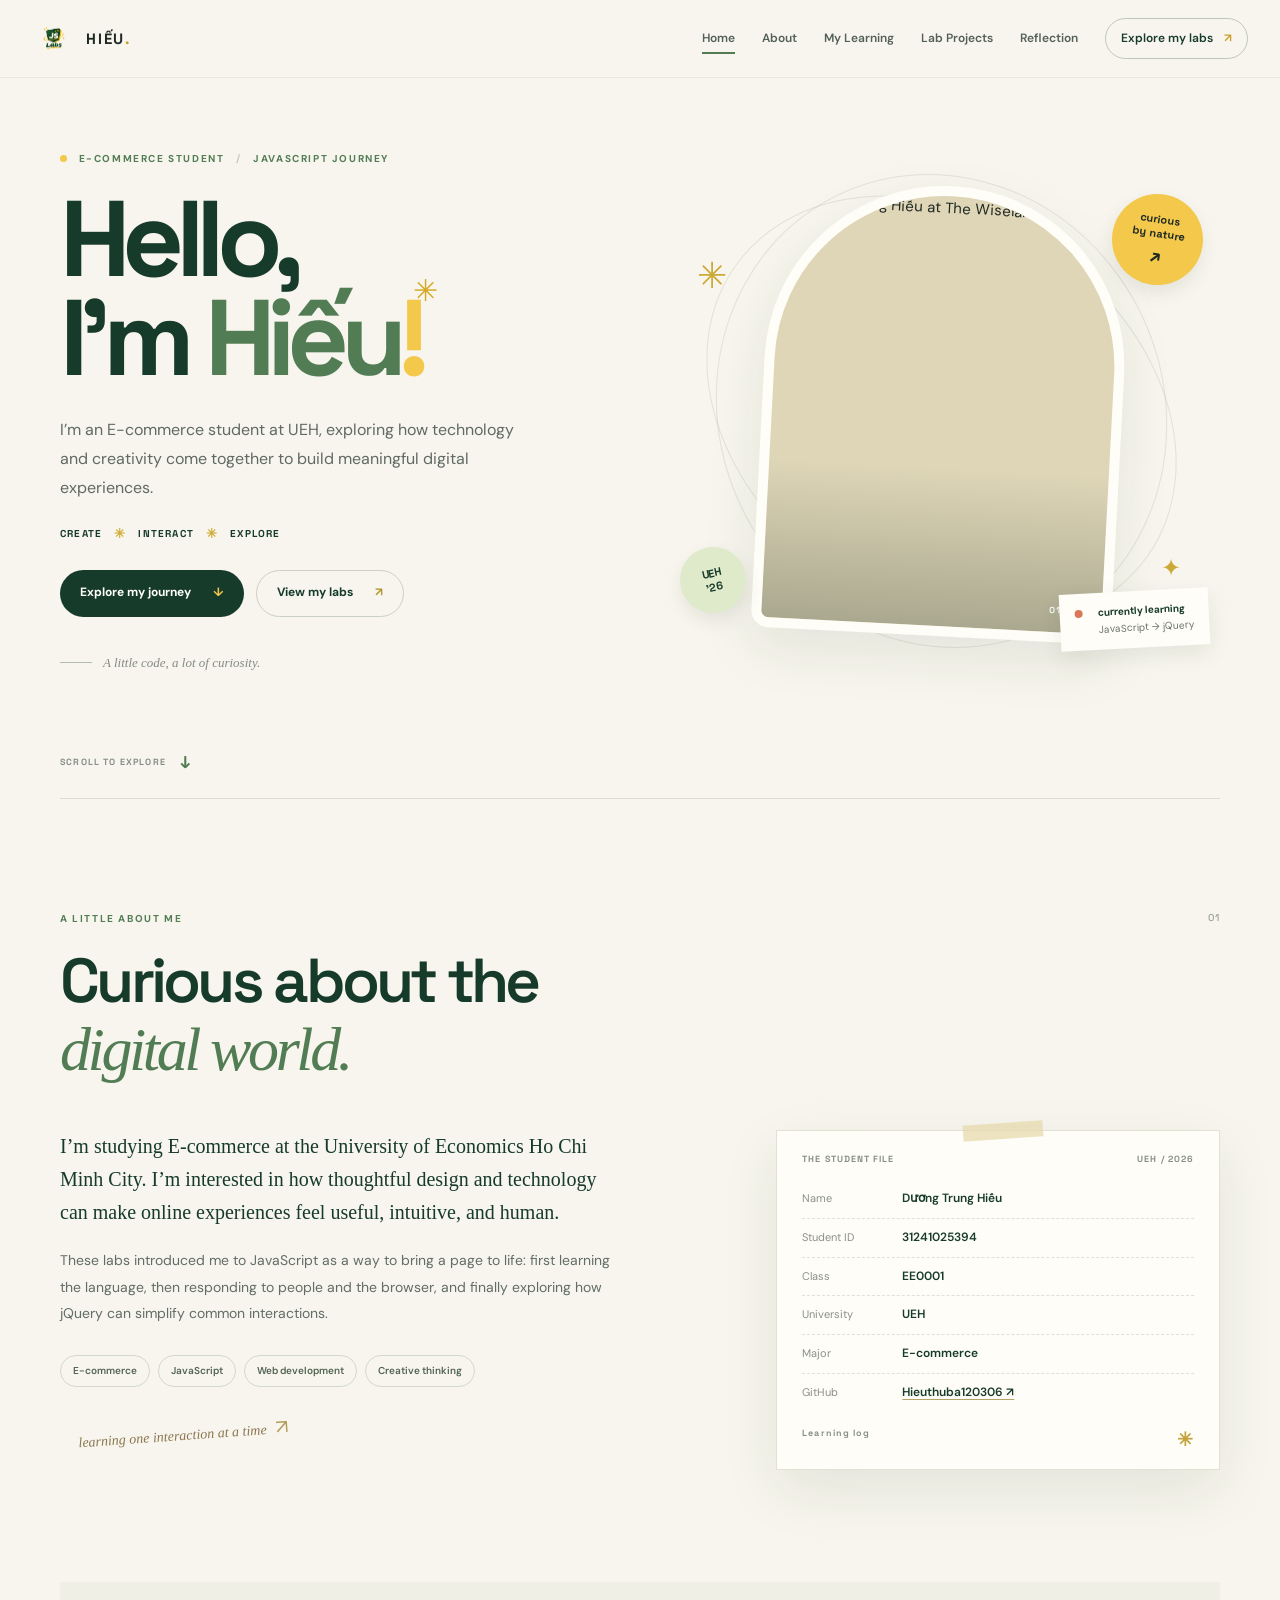
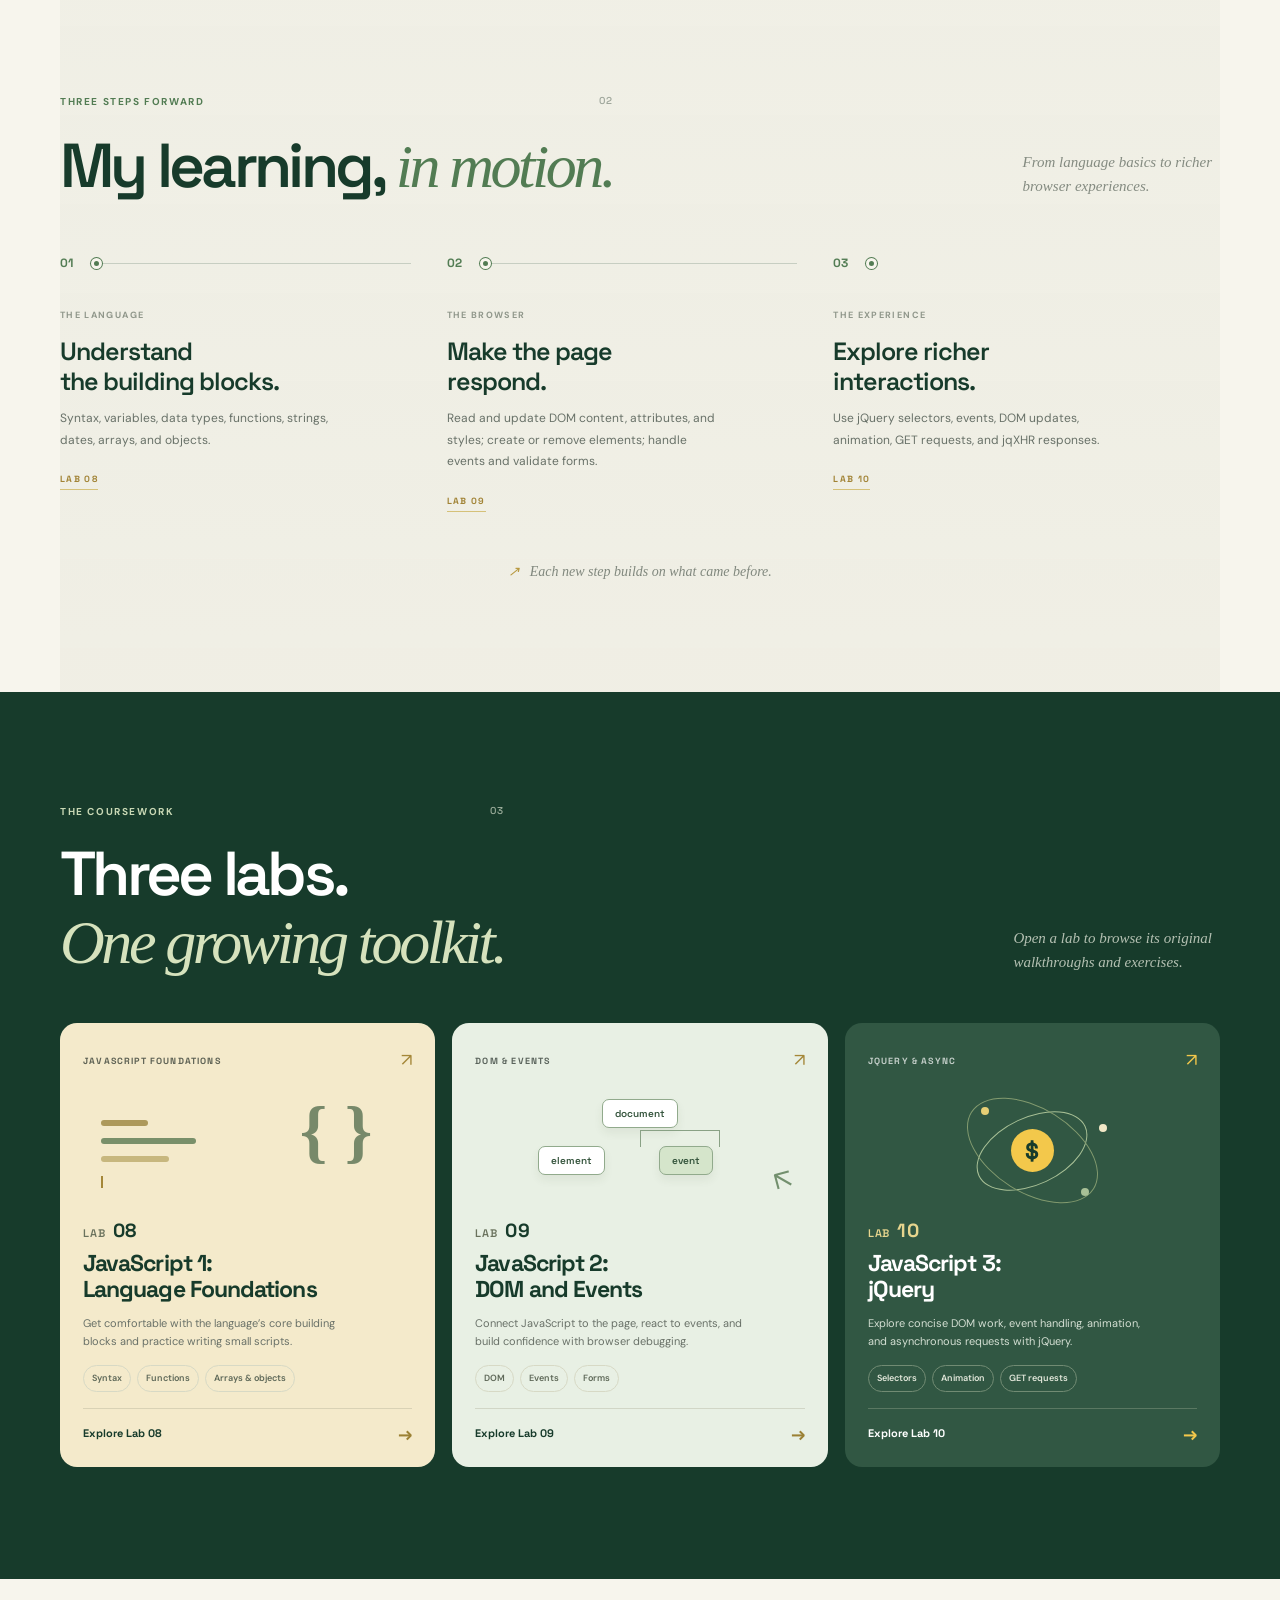
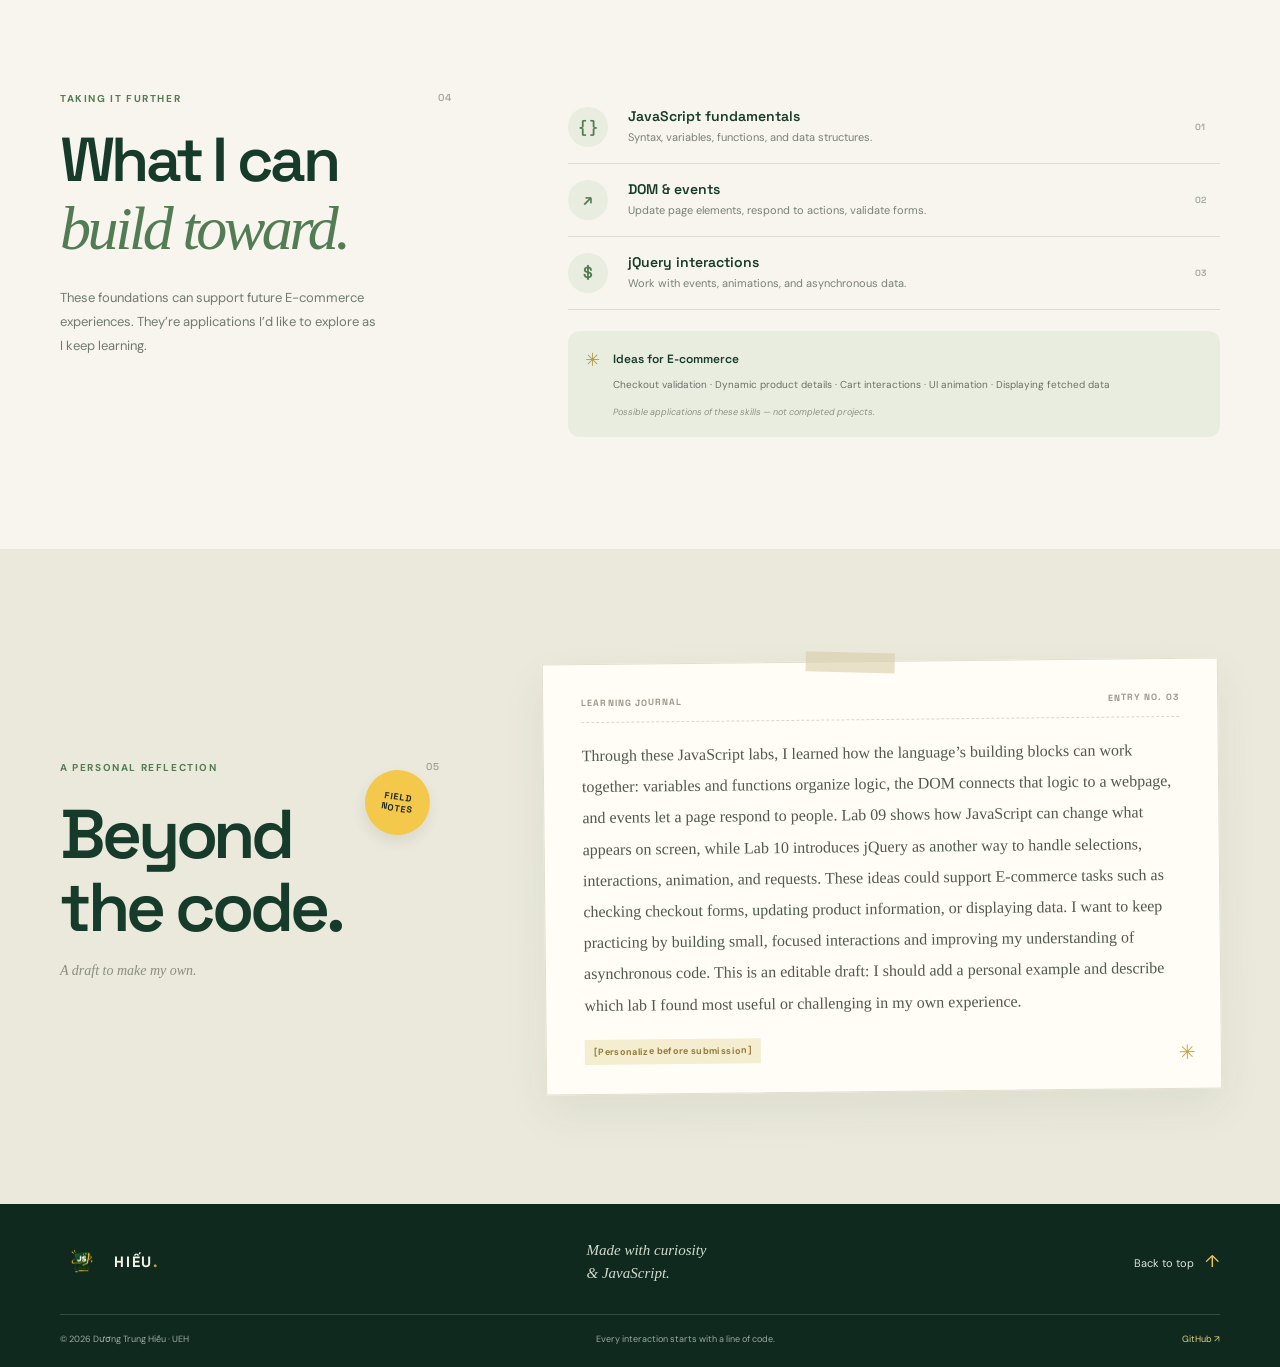
==== index.html @ b60a1cfe "first commit" ====
<!doctype html>
<html lang="en">
<head>
  <meta charset="utf-8">
  <meta name="viewport" content="width=device-width, initial-scale=1">
  <meta name="theme-color" content="#f7f5ed">
  <meta name="description" content="Dương Trung Hiếu's JavaScript learning journey at UEH, featuring Lab 08, Lab 09, and Lab 10.">
  <title>Dương Trung Hiếu — JavaScript Learning Journal</title>
  <link rel="icon" type="image/png" href="images/logo.png">
  <link rel="preconnect" href="https://fonts.googleapis.com">
  <link rel="preconnect" href="https://fonts.gstatic.com" crossorigin>
  <link href="https://fonts.googleapis.com/css2?family=DM+Sans:wght@400;500;600;700&family=Space+Grotesk:wght@500;600;700&display=swap" rel="stylesheet">
  <link rel="stylesheet" href="css/style.css">
  <script src="js/main.js" defer></script>
</head>
<body>
  <div class="scroll-progress" aria-hidden="true"><span id="scroll-progress-bar"></span></div>
  <header class="site-header" id="top">
    <nav class="nav-shell" aria-label="Main navigation">
      <a class="brand" href="#top" aria-label="Hiếu home"><img class="brand-logo" src="images/logo.png" alt=""><span>HIẾU<span class="brand-dot">.</span></span></a>
      <button class="menu-toggle" type="button" aria-expanded="false" aria-controls="primary-navigation" aria-label="Open navigation"><span></span><span></span></button>
      <div class="nav-links" id="primary-navigation">
        <a href="#top" class="nav-link is-active">Home</a><a href="#about" class="nav-link">About</a><a href="#journey" class="nav-link">My Learning</a><a href="#labs" class="nav-link">Lab Projects</a><a href="#reflection" class="nav-link">Reflection</a>
        <a class="nav-cta" href="#labs">Explore my labs <span aria-hidden="true">↗</span></a>
      </div>
    </nav>
  </header>

  <main>
    <section class="hero section-wrap" aria-labelledby="hero-title">
      <div class="hero-copy" data-reveal>
        <p class="eyebrow"><span class="eyebrow-dot"></span> E-COMMERCE STUDENT <span class="eyebrow-divider">/</span> JAVASCRIPT JOURNEY</p>
        <h1 id="hero-title">Hello,<br>I'm <span class="name-highlight">Hiếu<span class="scribble">✳</span></span><span class="hero-exclaim">!</span></h1>
        <p class="hero-lede">I’m an E-commerce student at UEH, exploring how technology and creativity come together to build meaningful digital experiences.</p>
        <div class="hero-words" aria-label="Create, interact, explore"><span>CREATE</span><i>✳</i><span>INTERACT</span><i>✳</i><span>EXPLORE</span></div>
        <div class="hero-actions"><a class="button button-primary" href="#journey">Explore my journey <span aria-hidden="true">↓</span></a><a class="button button-quiet" href="#labs">View my labs <span aria-hidden="true">↗</span></a></div>
        <p class="hero-caption"><span class="caption-line"></span> A little code, a lot of curiosity.</p>
      </div>
      <div class="hero-art" data-reveal>
        <div class="hero-orbit orbit-one"></div><div class="hero-orbit orbit-two"></div>
        <div class="photo-frame"><img src="images/a%CC%89nh.jpg" alt="Dương Trung Hiếu at The Wiselands Coffee" fetchpriority="high"><span class="photo-index">01 / 01</span></div>
        <div class="hero-motion-track">
          <span class="sticker sticker-top">curious<br>by nature <b>↗</b></span><span class="sticker sticker-side">UEH<br>’26</span><span class="hero-spark spark-one">✳</span><span class="hero-spark spark-two">✦</span>
          <div class="hero-note"><span class="note-pin"></span><strong>currently learning</strong><span>JavaScript → jQuery</span></div>
        </div>
      </div>
      <a class="scroll-cue" href="#about"><span>SCROLL TO EXPLORE</span><b aria-hidden="true">↓</b></a>
    </section>

    <section class="about section-wrap section-space" id="about" aria-labelledby="about-title">
      <div class="section-heading" data-reveal><p class="eyebrow">A LITTLE ABOUT ME <span class="section-number">01</span></p><h2 id="about-title">Curious about the<br><em>digital world.</em></h2></div>
      <div class="about-grid">
        <div class="about-copy" data-reveal><p class="large-copy">I’m studying E-commerce at the University of Economics Ho Chi Minh City. I’m interested in how thoughtful design and technology can make online experiences feel useful, intuitive, and human.</p><p>These labs introduced me to JavaScript as a way to bring a page to life: first learning the language, then responding to people and the browser, and finally exploring how jQuery can simplify common interactions.</p><div class="tag-list"><span>E-commerce</span><span>JavaScript</span><span>Web development</span><span>Creative thinking</span></div><div class="hand-note">learning one interaction at a time <span>↗</span></div></div>
        <aside class="profile-card" data-reveal aria-label="Student profile"><div class="profile-card-head"><span>THE STUDENT FILE</span><span>UEH / 2026</span></div><dl><div><dt>Name</dt><dd>Dương Trung Hiếu</dd></div><div><dt>Student ID</dt><dd>31241025394</dd></div><div><dt>Class</dt><dd>EE0001</dd></div><div><dt>University</dt><dd>UEH</dd></div><div><dt>Major</dt><dd>E-commerce</dd></div><div><dt>GitHub</dt><dd><a href="https://github.com/Hieuthuba120306" target="_blank" rel="noopener noreferrer">Hieuthuba120306 ↗</a></dd></div></dl><div class="profile-card-foot"><span>Learning log</span><span class="profile-star">✳</span></div></aside>
      </div>
    </section>

    <section class="journey section-wrap section-space" id="journey" aria-labelledby="journey-title">
      <div class="section-heading section-heading-row" data-reveal><div><p class="eyebrow">THREE STEPS FORWARD <span class="section-number">02</span></p><h2 id="journey-title">My learning, <em>in motion.</em></h2></div><p class="heading-aside">From language basics to richer<br>browser experiences.</p></div>
      <div class="timeline">
        <article class="timeline-step" data-reveal><div class="timeline-top"><span class="timeline-num">01</span><span class="timeline-dot"></span><span class="timeline-line"></span></div><p class="timeline-label">THE LANGUAGE</p><h3>Understand<br>the building blocks.</h3><p>Syntax, variables, data types, functions, strings, dates, arrays, and objects.</p><span class="timeline-stamp">LAB 08</span></article>
        <article class="timeline-step" data-reveal><div class="timeline-top"><span class="timeline-num">02</span><span class="timeline-dot"></span><span class="timeline-line"></span></div><p class="timeline-label">THE BROWSER</p><h3>Make the page<br>respond.</h3><p>Read and update DOM content, attributes, and styles; create or remove elements; handle events and validate forms.</p><span class="timeline-stamp">LAB 09</span></article>
        <article class="timeline-step" data-reveal><div class="timeline-top"><span class="timeline-num">03</span><span class="timeline-dot"></span></div><p class="timeline-label">THE EXPERIENCE</p><h3>Explore richer<br>interactions.</h3><p>Use jQuery selectors, events, DOM updates, animation, GET requests, and jqXHR responses.</p><span class="timeline-stamp">LAB 10</span></article>
      </div>
      <p class="timeline-footnote"><span>↗</span> Each new step builds on what came before.</p>
    </section>

    <section class="labs section-space" id="labs" aria-labelledby="labs-title">
      <div class="section-wrap"><div class="section-heading section-heading-row" data-reveal><div><p class="eyebrow">THE COURSEWORK <span class="section-number">03</span></p><h2 id="labs-title">Three labs.<br><em>One growing toolkit.</em></h2></div><p class="heading-aside">Open a lab to browse its original<br>walkthroughs and exercises.</p></div>
        <div class="lab-grid">
          <article class="lab-card lab-card-08" data-reveal><div class="lab-card-top"><span class="lab-kicker">JAVASCRIPT FOUNDATIONS</span><span class="lab-card-arrow" aria-hidden="true">↗</span></div><div class="code-illustration" aria-hidden="true"><span class="code-line line-short"></span><span class="code-line line-long"></span><span class="code-line line-mid"></span><span class="code-brace">{ }</span><span class="code-cursor"></span></div><p class="lab-number">LAB <strong>08</strong></p><h3><a class="lab-title-link" href="ch08-lab-start-master/index.html" aria-label="Open Lab 08: JavaScript 1, Language Foundations">JavaScript 1:<br>Language Foundations <span class="title-arrow" aria-hidden="true">↗</span></a></h3><p class="lab-description">Get comfortable with the language’s core building blocks and practice writing small scripts.</p><div class="skill-pills"><span>Syntax</span><span>Functions</span><span>Arrays & objects</span></div><a class="lab-link" href="ch08-lab-start-master/index.html">Explore Lab 08 <span aria-hidden="true">→</span></a></article>
          <article class="lab-card lab-card-09" data-reveal><div class="lab-card-top"><span class="lab-kicker">DOM & EVENTS</span><span class="lab-card-arrow" aria-hidden="true">↗</span></div><div class="dom-illustration" aria-hidden="true"><span class="dom-node node-root">document</span><span class="dom-branch"></span><span class="dom-node node-child">element</span><span class="dom-node node-child node-two">event</span><span class="dom-pointer">↖</span></div><p class="lab-number">LAB <strong>09</strong></p><h3><a class="lab-title-link" href="ch09-lab-start-master/index.html" aria-label="Open Lab 09: JavaScript 2, DOM and Events">JavaScript 2:<br>DOM and Events <span class="title-arrow" aria-hidden="true">↗</span></a></h3><p class="lab-description">Connect JavaScript to the page, react to events, and build confidence with browser debugging.</p><div class="skill-pills"><span>DOM</span><span>Events</span><span>Forms</span></div><a class="lab-link" href="ch09-lab-start-master/index.html">Explore Lab 09 <span aria-hidden="true">→</span></a></article>
          <article class="lab-card lab-card-10" data-reveal><div class="lab-card-top"><span class="lab-kicker">JQUERY & ASYNC</span><span class="lab-card-arrow" aria-hidden="true">↗</span></div><div class="flow-illustration" aria-hidden="true"><span class="flow-ring ring-a"></span><span class="flow-ring ring-b"></span><span class="flow-center">$</span><span class="flow-dot dot-a"></span><span class="flow-dot dot-b"></span><span class="flow-dot dot-c"></span></div><p class="lab-number">LAB <strong>10</strong></p><h3><a class="lab-title-link" href="ch10-lab-start-master/index.html" aria-label="Open Lab 10: JavaScript 3, jQuery">JavaScript 3:<br>jQuery <span class="title-arrow" aria-hidden="true">↗</span></a></h3><p class="lab-description">Explore concise DOM work, event handling, animation, and asynchronous requests with jQuery.</p><div class="skill-pills"><span>Selectors</span><span>Animation</span><span>GET requests</span></div><a class="lab-link" href="ch10-lab-start-master/index.html">Explore Lab 10 <span aria-hidden="true">→</span></a></article>
        </div>
      </div>
    </section>

    <section class="skills section-wrap section-space" id="skills" aria-labelledby="skills-title"><div class="skills-intro" data-reveal><p class="eyebrow">TAKING IT FURTHER <span class="section-number">04</span></p><h2 id="skills-title">What I can<br><em>build toward.</em></h2><p>These foundations can support future E-commerce experiences. They’re applications I’d like to explore as I keep learning.</p></div><div class="skill-map" data-reveal><article class="skill-item"><span class="skill-icon">{ }</span><div><h3>JavaScript fundamentals</h3><p>Syntax, variables, functions, and data structures.</p></div><span class="skill-index">01</span></article><article class="skill-item"><span class="skill-icon">↗</span><div><h3>DOM & events</h3><p>Update page elements, respond to actions, validate forms.</p></div><span class="skill-index">02</span></article><article class="skill-item"><span class="skill-icon">$</span><div><h3>jQuery interactions</h3><p>Work with events, animations, and asynchronous data.</p></div><span class="skill-index">03</span></article><div class="application-note"><span class="note-star">✳</span><div><strong>Ideas for E-commerce</strong><p>Checkout validation · Dynamic product details · Cart interactions · UI animation · Displaying fetched data</p><small>Possible applications of these skills — not completed projects.</small></div></div></div></section>

    <section class="reflection section-space" id="reflection" aria-labelledby="reflection-title"><div class="reflection-inner section-wrap" data-reveal><div class="reflection-label"><span class="reflection-sticker">FIELD<br>NOTES</span><p class="eyebrow">A PERSONAL REFLECTION <span class="section-number">05</span></p><h2 id="reflection-title">Beyond<br>the code.</h2><p class="reflection-sub">A draft to make my own.</p></div><div class="reflection-paper"><div class="paper-top"><span>LEARNING JOURNAL</span><span>ENTRY NO. 03</span></div><!-- TODO: Replace this neutral draft with your own example and the lab you found most useful or challenging. --><p>Through these JavaScript labs, I learned how the language’s building blocks can work together: variables and functions organize logic, the DOM connects that logic to a webpage, and events let a page respond to people. Lab 09 shows how JavaScript can change what appears on screen, while Lab 10 introduces jQuery as another way to handle selections, interactions, animation, and requests. These ideas could support E-commerce tasks such as checking checkout forms, updating product information, or displaying data. I want to keep practicing by building small, focused interactions and improving my understanding of asynchronous code. This is an editable draft: I should add a personal example and describe which lab I found most useful or challenging in my own experience.</p><span class="reflection-edit">[Personalize before submission]</span><span class="paper-scribble" aria-hidden="true">✳</span></div></div></section>
  </main>

  <footer class="site-footer"><div class="footer-main section-wrap"><a class="brand footer-brand" href="#top"><img class="brand-logo" src="images/logo.png" alt=""><span>HIẾU<span class="brand-dot">.</span></span></a><p>Made with curiosity<br>& JavaScript.</p><a class="footer-back" href="#top">Back to top <span aria-hidden="true">↑</span></a></div><div class="footer-bottom section-wrap"><span>© <span id="current-year"></span> Dương Trung Hiếu · UEH</span><span>Every interaction starts with a line of code.</span><a class="footer-contact" href="https://github.com/Hieuthuba120306" target="_blank" rel="noopener noreferrer">GitHub ↗</a></div></footer>
  <button class="back-to-top" type="button" aria-label="Back to top">↑</button>
</body>
</html>
---- css/style.css ----
/* Hiếu's warm editorial palette */
:root{--forest:#173b2b;--forest-deep:#10291f;--green:#527c53;--lime:#d6e7b0;--yellow:#f3c84b;--cream:#f7f5ed;--paper:#fffdf7;--ink:#1f2923;--muted:#69736c;--line:#d9ddd2;--serif:Georgia,'Times New Roman',serif;--sans:'DM Sans',Arial,sans-serif;--display:'Space Grotesk',var(--sans);--shadow:0 20px 55px #20362816;--radius:20px;--content:1160px}
*{box-sizing:border-box}html{scroll-behavior:smooth;scroll-padding-top:90px}body{margin:0;background:var(--cream);color:var(--ink);font-family:var(--sans);font-size:15px;line-height:1.65;overflow-x:hidden}a{color:inherit;text-decoration:none}button{font:inherit}.section-wrap{width:min(var(--content),calc(100% - 64px));margin-inline:auto}.section-space{padding-block:112px}.scroll-progress{height:3px;position:fixed;inset:0 0 auto;z-index:30;background:transparent}.scroll-progress span{height:100%;display:block;width:0;background:var(--yellow)}
.site-header{height:78px;position:sticky;top:0;z-index:20;background:#f7f5eddf;backdrop-filter:blur(16px);border-bottom:1px solid #173b2b10}.nav-shell{width:min(1280px,calc(100% - 64px));height:100%;margin:auto;display:flex;align-items:center;justify-content:space-between}.brand{display:inline-flex;align-items:center;gap:10px;font:700 15px var(--display);letter-spacing:.12em}.brand-mark{width:34px;height:34px;display:grid;place-items:center;border-radius:50%;background:var(--forest);color:var(--yellow);font-size:17px;letter-spacing:0}.brand-dot{color:#c79f28}.nav-links{display:flex;align-items:center;gap:27px;font-size:12px;font-weight:600;color:#526057}.nav-link{position:relative;padding:8px 0}.nav-link:after{content:"";position:absolute;left:0;right:100%;bottom:2px;height:2px;background:var(--green);transition:right .25s}.nav-link:hover:after,.nav-link.is-active:after{right:0}.nav-cta{padding:10px 15px;border:1px solid #bcc7b9;border-radius:30px;color:var(--forest);transition:.2s}.nav-cta:hover{background:var(--forest);color:white}.nav-cta span{margin-left:8px;color:#c79f28}.menu-toggle{display:none}
.hero{min-height:665px;position:relative;display:grid;grid-template-columns:1.04fr .96fr;align-items:center;padding-top:38px;padding-bottom:92px}.hero-copy{position:relative;z-index:2;padding:35px 0}.eyebrow{font-size:10px;font-weight:700;letter-spacing:.16em;color:var(--green);margin:0 0 21px}.eyebrow-dot{display:inline-block;width:7px;height:7px;background:var(--yellow);border-radius:50%;margin-right:8px}.eyebrow-divider{color:#c2c9bd;margin-inline:8px}.hero h1{font:700 clamp(64px,8.4vw,112px)/.93 var(--display);letter-spacing:-.08em;color:var(--forest);margin:0 0 28px}.name-highlight{position:relative;color:var(--green)}.scribble{position:absolute;font:30px var(--sans);color:#d5a923;right:-31px;top:2px;animation:spin 15s linear infinite}.hero-exclaim{color:var(--yellow)}.hero-lede{max-width:460px;font-size:16px;line-height:1.8;color:#606a62;margin:0 0 22px}.hero-words{display:flex;align-items:center;gap:12px;color:var(--forest);font:700 10px var(--display);letter-spacing:.12em;margin:0 0 28px}.hero-words i{font-style:normal;color:#d1ad3c;font-size:13px}.hero-actions{display:flex;gap:12px;flex-wrap:wrap}.button{min-height:47px;border-radius:28px;display:inline-flex;align-items:center;gap:22px;padding:0 20px;font-size:12px;font-weight:700;transition:transform .22s,box-shadow .22s}.button:hover{transform:translateY(-3px);box-shadow:0 10px 23px #20362820}.button-primary{background:var(--forest);color:white}.button-primary span{color:var(--yellow)}.button-quiet{border:1px solid #cbd1c5;color:var(--forest)}.button-quiet span{color:#b69736}.hero-caption{display:flex;align-items:center;gap:11px;margin:38px 0 0;color:#858b83;font:italic 13px var(--serif)}.caption-line{width:32px;height:1px;background:#b4bcae}.hero-art{height:510px;position:relative;display:flex;align-items:center;justify-content:center}.photo-frame{width:min(360px,76%);height:450px;position:relative;z-index:1;background:#dfd6b8;border:10px solid var(--paper);box-shadow:var(--shadow);transform:rotate(3deg);overflow:hidden;border-radius:190px 190px 18px 18px}.photo-frame:after{content:"";position:absolute;inset:0;background:linear-gradient(180deg,transparent 63%,#14271c43)}.photo-frame img{width:100%;height:100%;object-fit:cover;object-position:50% 49%}.photo-index{position:absolute;z-index:2;bottom:16px;right:18px;color:white;font:600 9px var(--display);letter-spacing:.12em}.hero-orbit{position:absolute;border:1px solid #aebaa850;border-radius:50%;transform:rotate(-25deg)}.orbit-one{width:445px;height:480px}.orbit-two{width:505px;height:390px;transform:rotate(35deg)}.sticker{position:absolute;z-index:2;display:grid;place-content:center;text-align:center;box-shadow:0 8px 18px #38422a18;font:700 11px/1.3 var(--display)}.sticker-top{width:91px;height:91px;right:3%;top:38px;background:var(--yellow);border-radius:50%;transform:rotate(9deg)}.sticker-top b{font-size:18px;margin-top:4px}.sticker-side{left:3%;bottom:53px;width:66px;height:66px;border-radius:50%;background:#dfeacb;color:var(--forest);transform:rotate(-12deg)}.hero-spark{position:absolute;color:#ccaa39}.spark-one{left:6%;top:90px;font-size:36px}.spark-two{right:7%;bottom:78px;font-size:24px}.hero-note{position:absolute;z-index:3;right:2%;bottom:18px;display:grid;grid-template-columns:14px auto;column-gap:9px;background:var(--paper);box-shadow:0 8px 22px #20362816;padding:12px 15px;transform:rotate(-3deg);font-size:10px;color:#69736c}.hero-note strong{color:var(--forest);font-size:10px}.hero-note span:last-child{grid-column:2}.note-pin{width:8px;height:8px;margin-top:4px;border-radius:50%;background:#db765a;grid-row:span 2}.scroll-cue{position:absolute;bottom:25px;left:0;display:flex;align-items:center;gap:14px;font:700 9px var(--display);letter-spacing:.13em;color:#879087}.scroll-cue b{color:var(--green);font-size:17px;animation:bob 1.7s ease-in-out infinite}
.section-heading{margin-bottom:45px}.section-number{float:right;color:#9aa297;font:500 10px var(--display);letter-spacing:.1em}.section-heading h2,.skills-intro h2,.reflection-label h2{font:600 clamp(39px,5vw,62px)/1.06 var(--display);letter-spacing:-.06em;color:var(--forest);margin:0}.section-heading h2 em,.skills-intro h2 em{font:italic 500 1em var(--serif);color:var(--green);letter-spacing:-.055em}.about{border-top:1px solid var(--line)}.about-grid{display:grid;grid-template-columns:1.15fr .85fr;gap:10%;align-items:start}.about-copy{max-width:560px}.about-copy p{color:#626d64;font-size:14px;line-height:1.9;margin:0 0 18px}.about-copy .large-copy{font:20px/1.65 var(--serif);color:var(--forest)}.tag-list{display:flex;flex-wrap:wrap;gap:8px;margin-top:28px}.tag-list span,.skill-pills span{border:1px solid #d2d9ce;padding:7px 12px;border-radius:30px;color:#526452;font-size:10px;font-weight:600}.hand-note{display:inline-block;margin:33px 0 0 18px;color:#8b7650;font:italic 14px var(--serif);transform:rotate(-4deg)}.hand-note span{font:20px var(--sans);color:#b49c5a;margin-left:6px}.profile-card{background:var(--paper);padding:22px 25px 17px;border:1px solid #e3e1d4;box-shadow:var(--shadow);transform:rotate(1.5deg);position:relative}.profile-card:before{content:"";position:absolute;top:-8px;left:42%;width:80px;height:16px;background:#e6d8a9b0;transform:rotate(-4deg)}.profile-card-head,.profile-card-foot{display:flex;justify-content:space-between;font:700 9px var(--display);letter-spacing:.12em;color:#879087}.profile-card dl{margin:15px 0}.profile-card dl div{display:grid;grid-template-columns:100px 1fr;padding:9px 0;border-bottom:1px dashed #dfe1d7}.profile-card dl div:last-child{border-bottom:0}.profile-card dt{color:#899087;font-size:11px}.profile-card dd{margin:0;color:var(--forest);font-weight:600;font-size:12px}.profile-card dd.editable{color:#a1863d;font-style:italic}.profile-star{font-size:19px;color:#c4a33e}
.journey{background:#f0efe5;position:relative}.section-heading-row{display:flex;justify-content:space-between;align-items:end}.heading-aside{font:italic 15px/1.6 var(--serif);color:#848b81;margin:0 8px 4px 0}.timeline{display:grid;grid-template-columns:repeat(3,1fr);gap:0}.timeline-step{position:relative;padding:0 36px 10px 0}.timeline-top{height:32px;display:flex;align-items:center;position:relative;margin-bottom:29px}.timeline-num{font:700 12px var(--display);color:var(--green);margin-right:18px}.timeline-dot{width:11px;height:11px;border:3px solid var(--cream);background:var(--green);border-radius:50%;box-shadow:0 0 0 1px var(--green);z-index:1}.timeline-line{height:1px;background:#c7cec2;flex:1}.timeline-label{font-size:9px;letter-spacing:.15em;font-weight:700;color:#90978b;margin:0 0 13px}.timeline-step h3{font:600 25px/1.2 var(--display);letter-spacing:-.04em;color:var(--forest);margin:0 0 12px}.timeline-step>p:not(.timeline-label){max-width:280px;color:#687168;font-size:12px;line-height:1.8;margin:0}.timeline-stamp{display:inline-block;color:#a18335;font:700 9px var(--display);letter-spacing:.15em;margin-top:22px;border-bottom:1px solid #d5c179;padding-bottom:4px}.timeline-footnote{text-align:center;margin:41px 0 0;font:italic 14px var(--serif);color:#81887e}.timeline-footnote span{color:#b7983e;margin-right:6px}
.labs{background:var(--forest);color:#fff}.labs .eyebrow{color:#c9d8b5}.labs .section-heading h2{color:#fff}.labs .section-heading h2 em{color:#d6e2bd}.labs .section-number{color:#9fb09e}.labs .heading-aside{color:#b4c0b2}.lab-grid{display:grid;grid-template-columns:repeat(3,1fr);gap:17px}.lab-card{min-height:440px;position:relative;overflow:hidden;padding:23px 23px 22px;border-radius:17px;color:var(--ink);display:flex;flex-direction:column;transition:transform .25s,box-shadow .25s}.lab-card:hover{transform:translateY(-7px);box-shadow:0 25px 40px #09170f55}.lab-card-08{background:#f4eacb}.lab-card-09{background:#e8f0e4}.lab-card-10{background:#315743;color:#fff}.lab-card-top{display:flex;justify-content:space-between;align-items:center}.lab-kicker{font:700 9px var(--display);letter-spacing:.13em;opacity:.7}.lab-card-arrow{font-size:18px;color:#a48738;transition:transform .2s}.lab-card:hover .lab-card-arrow{transform:translate(3px,-3px)}.lab-card-10 .lab-card-arrow{color:var(--yellow)}.code-illustration,.dom-illustration,.flow-illustration{height:110px;position:relative;margin:20px 0 8px}.code-line{position:absolute;left:18px;height:6px;border-radius:10px;background:#ad995b}.line-short{top:24px;width:47px}.line-long{top:42px;width:95px;background:#79906a}.line-mid{top:60px;width:68px;background:#c7b77e}.code-brace{position:absolute;right:40px;top:-4px;color:#486546;font:700 70px var(--serif);opacity:.72}.code-cursor{position:absolute;left:18px;top:80px;width:2px;height:12px;background:#a48738;animation:blink 1s steps(2) infinite}.dom-node{position:absolute;background:#fff;border:1px solid #91aa8c;border-radius:7px;padding:7px 12px;font:600 10px var(--display);color:#33533b;box-shadow:0 5px 10px #344a3012}.node-root{top:3px;left:50%;transform:translateX(-50%)}.dom-branch{position:absolute;top:34px;left:50%;height:17px;width:80px;border-left:1px solid #89a185;border-right:1px solid #89a185;border-top:1px solid #89a185}.node-child{top:50px;left:calc(50% - 102px)}.node-two{left:calc(50% + 19px);background:#d5e5cb}.dom-pointer{position:absolute;right:14px;bottom:3px;color:#73906e;font-size:28px;transform:rotate(-15deg)}.flow-illustration{display:grid;place-items:center}.flow-ring{position:absolute;border:1px solid #a8c096;border-radius:50%;transform:rotate(-25deg)}.ring-a{width:118px;height:68px}.ring-b{width:145px;height:85px;transform:rotate(32deg);border-color:#839b6f}.flow-center{z-index:1;width:43px;height:43px;display:grid;place-items:center;border-radius:50%;background:var(--yellow);color:var(--forest);font:700 23px var(--display)}.flow-dot{position:absolute;width:8px;height:8px;border-radius:50%;background:#e6cf75}.dot-a{top:11px;left:calc(50% - 51px)}.dot-b{bottom:10px;right:calc(50% - 57px);background:#a8c096}.dot-c{right:calc(50% - 75px);top:28px;background:#f2e8c7}.lab-number{font:600 11px var(--display);letter-spacing:.08em;color:#6a725d;margin:4px 0 7px}.lab-number strong{font-size:19px;margin-left:3px;color:var(--forest)}.lab-card-10 .lab-number,.lab-card-10 .lab-number strong{color:#e7d58e}.lab-card h3{font:700 23px/1.15 var(--display);letter-spacing:-.04em;color:var(--forest);margin:0 0 11px}.lab-card-10 h3{color:#fff}.lab-description{font-size:11px;line-height:1.7;color:#697168;margin:0 0 14px;max-width:280px}.lab-card-10 .lab-description{color:#d4dfd3}.skill-pills{display:flex;gap:6px;flex-wrap:wrap;margin-bottom:16px}.skill-pills span{font-size:9px;padding:5px 8px;border-color:#d7d9c5;color:#5e6858}.lab-card-10 .skill-pills span{border-color:#718b73;color:#e4e9dc}.lab-link{margin-top:auto;border-top:1px solid #9b9e8250;padding-top:13px;display:flex;justify-content:space-between;align-items:center;font:700 11px var(--display);color:var(--forest)}.lab-card-10 .lab-link{border-color:#aab99e55;color:#fff}.lab-link span{font-size:18px;transition:transform .2s;color:#9b8134}.lab-card:hover .lab-link span{transform:translateX(5px)}.lab-card-10 .lab-link span{color:var(--yellow)}
.skills{display:grid;grid-template-columns:.75fr 1.25fr;gap:10%;align-items:start}.skills-intro .eyebrow{margin-bottom:20px}.skills-intro>p:last-child{max-width:320px;color:#707a70;font-size:13px;line-height:1.85;margin-top:22px}.skill-map{position:relative}.skill-item{display:grid;grid-template-columns:46px 1fr 25px;gap:14px;align-items:center;padding:16px 0;border-bottom:1px solid var(--line)}.skill-icon{width:40px;height:40px;border-radius:50%;display:grid;place-items:center;background:#e8eddf;color:var(--green);font:600 16px var(--display)}.skill-item h3{font:600 14px var(--display);color:var(--forest);margin:0 0 3px}.skill-item p{margin:0;font-size:11px;color:#788178}.skill-index{font:600 9px var(--display);color:#a0a79d}.application-note{display:flex;gap:13px;margin-top:21px;background:#e9eddf;padding:15px 17px;border-radius:12px}.note-star{color:#b79a3e;font-size:18px}.application-note strong{font:600 12px var(--display);color:var(--forest)}.application-note p{font-size:10px;color:#667368;line-height:1.7;margin:5px 0}.application-note small{font-size:9px;color:#8c9186;font-style:italic}
.reflection{background:#eae9dc}.reflection-inner{display:grid;grid-template-columns:.72fr 1.28fr;gap:9%;align-items:center}.reflection-label{position:relative}.reflection-label h2{font-size:clamp(45px,6vw,69px)}.reflection-sub{color:#8a8d7f;font:italic 14px var(--serif);margin-top:19px}.reflection-sticker{display:grid;place-items:center;position:absolute;right:10px;top:10px;width:65px;height:65px;background:var(--yellow);border-radius:50%;font:700 9px/1.2 var(--display);letter-spacing:.1em;text-align:center;transform:rotate(9deg);box-shadow:0 7px 14px #33331e17}.reflection-paper{position:relative;background:#fffdf6;padding:32px 38px 29px;box-shadow:0 18px 45px #37432d12;transform:rotate(-.6deg);border:1px solid #e2dfd1}.reflection-paper:before{content:"";position:absolute;width:89px;height:20px;background:#d9cfaa9c;top:-10px;left:39%;transform:rotate(2deg)}.paper-top{display:flex;justify-content:space-between;color:#9a9b8d;font:700 9px var(--display);letter-spacing:.12em;padding-bottom:13px;border-bottom:1px dashed #d9d8ca}.reflection-paper>p{font:16px/1.95 var(--serif);color:#4e594f;margin:17px 0}.reflection-edit{display:inline-block;background:#f5edcf;color:#917c39;padding:5px 9px;font-size:9px;font-weight:700;letter-spacing:.04em}.paper-scribble{position:absolute;right:25px;bottom:19px;color:#c4a647;font-size:20px}
.site-footer{background:var(--forest-deep);color:#f4f2e7;padding:35px 0 20px}.footer-main{display:flex;align-items:center;justify-content:space-between;padding-bottom:30px;border-bottom:1px solid #f4f2e72b}.footer-brand .brand-mark{background:#e8e6d9;color:var(--forest)}.footer-main>p{font:italic 15px/1.5 var(--serif);color:#d1dacb;margin:0}.footer-back{font-size:11px;color:#dce5d6}.footer-back span{margin-left:8px;color:var(--yellow);font-size:17px}.footer-bottom{padding-top:17px;display:flex;justify-content:space-between;color:#9caa9a;font-size:9px}.footer-contact{color:#e3d282}.back-to-top{position:fixed;right:24px;bottom:23px;z-index:10;width:43px;height:43px;border:0;border-radius:50%;background:var(--yellow);color:var(--forest);font-size:20px;box-shadow:0 7px 22px #1f392a25;opacity:0;pointer-events:none;transform:translateY(10px);transition:.25s;cursor:pointer}.back-to-top.is-visible{opacity:1;pointer-events:auto;transform:translateY(0)}
[data-reveal]{opacity:0;transform:translateY(22px);transition:opacity .65s ease,transform .65s cubic-bezier(.2,.7,.2,1)}[data-reveal].is-revealed{opacity:1;transform:translateY(0)}.lab-card:nth-child(2){transition-delay:.08s}.lab-card:nth-child(3){transition-delay:.16s}.timeline-step:nth-child(2){transition-delay:.08s}.timeline-step:nth-child(3){transition-delay:.16s}
@keyframes bob{50%{transform:translateY(5px)}}@keyframes spin{to{transform:rotate(360deg)}}@keyframes blink{50%{opacity:0}}
@media(max-width:900px){.section-wrap{width:min(100% - 42px,var(--content))}.nav-shell{width:calc(100% - 42px)}.nav-links{gap:16px}.nav-link{font-size:11px}.hero{min-height:590px;grid-template-columns:1fr .85fr}.hero-art{height:440px}.photo-frame{height:385px;width:min(310px,82%)}.hero-orbit.orbit-one{width:360px;height:410px}.hero-orbit.orbit-two{width:400px;height:340px}.hero h1{font-size:76px}.lab-grid{gap:11px}.lab-card{padding:19px 17px;min-height:430px}.lab-card h3{font-size:20px}.about-grid{gap:7%}.reflection-inner{gap:6%}}
@media(max-width:680px){html{scroll-padding-top:72px}.section-wrap{width:calc(100% - 40px)}.section-space{padding-block:78px}.site-header{height:66px}.nav-shell{width:calc(100% - 40px)}.menu-toggle{display:flex;width:40px;height:40px;flex-direction:column;justify-content:center;align-items:center;gap:5px;border:1px solid #cad1c5;background:transparent;border-radius:50%;cursor:pointer}.menu-toggle span{width:15px;height:1.5px;background:var(--forest);transition:.2s}.menu-toggle[aria-expanded=true] span:first-child{transform:translateY(3.2px) rotate(45deg)}.menu-toggle[aria-expanded=true] span:last-child{transform:translateY(-3.2px) rotate(-45deg)}.nav-links{display:none;position:absolute;top:65px;left:0;right:0;padding:18px 20px 22px;background:#f7f5edf5;backdrop-filter:blur(16px);border-bottom:1px solid var(--line);flex-direction:column;align-items:stretch;gap:8px}.nav-links.is-open{display:flex}.nav-link{padding:9px 5px;font-size:13px}.nav-cta{text-align:center;margin-top:5px}.hero{display:flex;flex-direction:column;align-items:stretch;padding-top:34px;padding-bottom:80px;min-height:0}.hero-copy{padding:15px 0 0}.eyebrow{font-size:9px;letter-spacing:.12em}.hero h1{font-size:clamp(68px,19vw,91px);margin-bottom:19px}.hero-lede{font-size:14px;max-width:440px}.hero-words{gap:8px;font-size:9px}.hero-art{height:420px;margin-top:18px}.photo-frame{height:355px;width:69%;max-width:300px}.hero-orbit.orbit-one{height:375px;width:84%}.hero-orbit.orbit-two{height:300px;width:95%}.sticker-top{right:4%;top:22px}.sticker-side{left:5%;bottom:45px}.hero-note{right:0;bottom:8px}.spark-one{left:5%;top:67px}.spark-two{right:4%;bottom:65px}.scroll-cue{bottom:21px}.section-heading{margin-bottom:30px}.section-heading h2,.skills-intro h2{font-size:45px}.about-grid{grid-template-columns:1fr;gap:38px}.about-copy .large-copy{font-size:18px}.profile-card{width:min(100%,420px);justify-self:center}.section-heading-row{display:block}.heading-aside{margin-top:15px}.timeline{grid-template-columns:1fr;gap:27px}.timeline-step{padding:0 0 0 3px;display:grid;grid-template-columns:48px 1fr;column-gap:13px}.timeline-top{grid-row:span 4;height:auto;align-items:start;margin:2px 0 0}.timeline-num{margin-right:10px}.timeline-dot{margin-top:3px}.timeline-line{display:none}.timeline-label,.timeline-step h3,.timeline-step>p:not(.timeline-label),.timeline-stamp{grid-column:2}.timeline-label{margin-bottom:7px}.timeline-step h3{font-size:23px}.timeline-step>p:not(.timeline-label){max-width:none}.timeline-stamp{margin-top:10px}.timeline-footnote{margin-top:30px}.labs{padding-block:78px}.lab-grid{grid-template-columns:1fr;gap:14px}.lab-card{min-height:400px;padding:22px}.code-illustration,.dom-illustration,.flow-illustration{height:90px}.lab-card h3{font-size:23px}.lab-description{max-width:440px}.skills{grid-template-columns:1fr;gap:35px}.skills-intro>p:last-child{margin-top:15px}.reflection-inner{grid-template-columns:1fr;gap:26px}.reflection-label h2{font-size:55px}.reflection-sticker{right:12%;top:5px}.reflection-paper{padding:25px 23px 26px}.reflection-paper>p{font-size:15px}.footer-main{gap:14px}.footer-main>p{font-size:13px}.footer-back{font-size:10px}.footer-bottom{display:grid;grid-template-columns:1fr auto;gap:9px}.footer-bottom span:nth-child(2){grid-column:1/-1;grid-row:2}.back-to-top{right:15px;bottom:15px}}
@media(prefers-reduced-motion:reduce){*,*::before,*::after{scroll-behavior:auto!important;animation-duration:.01ms!important;animation-iteration-count:1!important;transition-duration:.01ms!important}[data-reveal]{opacity:1;transform:none}}
.hero-note{cursor:pointer;transition:transform .25s,box-shadow .25s}.hero-note:hover,.hero-note.is-pinned{transform:rotate(0) translateY(-4px);box-shadow:0 12px 25px #2036282a}.hero-note:focus-visible{outline:2px solid var(--green);outline-offset:4px}
a:focus-visible,button:focus-visible{outline:2px solid #b38d21;outline-offset:4px}
.hero{background-image:linear-gradient(90deg,rgba(247,245,237,.98) 0%,rgba(247,245,237,.94) 38%,rgba(247,245,237,.70) 100%),url("../images/a%CC%89nh%202.jpg");background-size:cover;background-position:center 48%}
.about{background-image:linear-gradient(90deg,rgba(247,245,237,.97) 0%,rgba(247,245,237,.90) 50%,rgba(247,245,237,.74) 100%),url("../images/a%CC%89nh%203.jpg");background-size:cover;background-position:center 43%}
.profile-card dd a{color:var(--forest);text-decoration:underline;text-decoration-color:#b6a368;text-underline-offset:3px}
.lab-title-link{position:relative;display:inline-block;color:inherit;transition:transform .22s,color .22s}
.lab-title-link::after{content:"";position:absolute;left:0;right:100%;bottom:-4px;height:2px;background:currentColor;transition:right .25s ease}
.title-arrow{display:inline-block;color:#a48738;font-size:.58em;vertical-align:top;opacity:0;transform:translate(-4px,4px);transition:opacity .22s,transform .22s}
.lab-card-10 .title-arrow{color:var(--yellow)}
.lab-title-link:hover{transform:translateX(3px)}
.lab-title-link:hover::after,.lab-title-link:focus-visible::after{right:0}
.lab-title-link:hover .title-arrow,.lab-title-link:focus-visible .title-arrow{opacity:1;transform:translate(0,0)}
@media(max-width:680px){.hero{background-image:linear-gradient(90deg,rgba(247,245,237,.97),rgba(247,245,237,.82)),url("../images/a%CC%89nh%202.jpg");background-position:58% center}.about{background-image:linear-gradient(90deg,rgba(247,245,237,.95),rgba(247,245,237,.83)),url("../images/a%CC%89nh%203.jpg");background-position:55% center}}
.brand-logo{display:block;width:44px;height:36px;object-fit:contain;flex:0 0 auto}
.journey{background-image:linear-gradient(rgba(240,239,229,.87),rgba(240,239,229,.90)),url("../images/a%CC%89nh%204.jpg");background-size:cover;background-position:center 48%}
.hero-motion-track{position:absolute;inset:0;z-index:4;transform-origin:50% 50%;pointer-events:none;animation:hero-orbit 38s linear infinite}
.hero-motion-track .sticker,.hero-motion-track .hero-spark,.hero-motion-track .hero-note{animation:hero-counter-orbit 38s linear infinite}
.hero-motion-track .hero-note{pointer-events:auto}
@keyframes hero-orbit{to{transform:rotate(1turn)}}
@keyframes hero-counter-orbit{to{rotate:-1turn}}
@media(max-width:680px){.journey{background-image:linear-gradient(rgba(240,239,229,.93),rgba(240,239,229,.93)),url("../images/a%CC%89nh%204.jpg");background-position:52% center}}
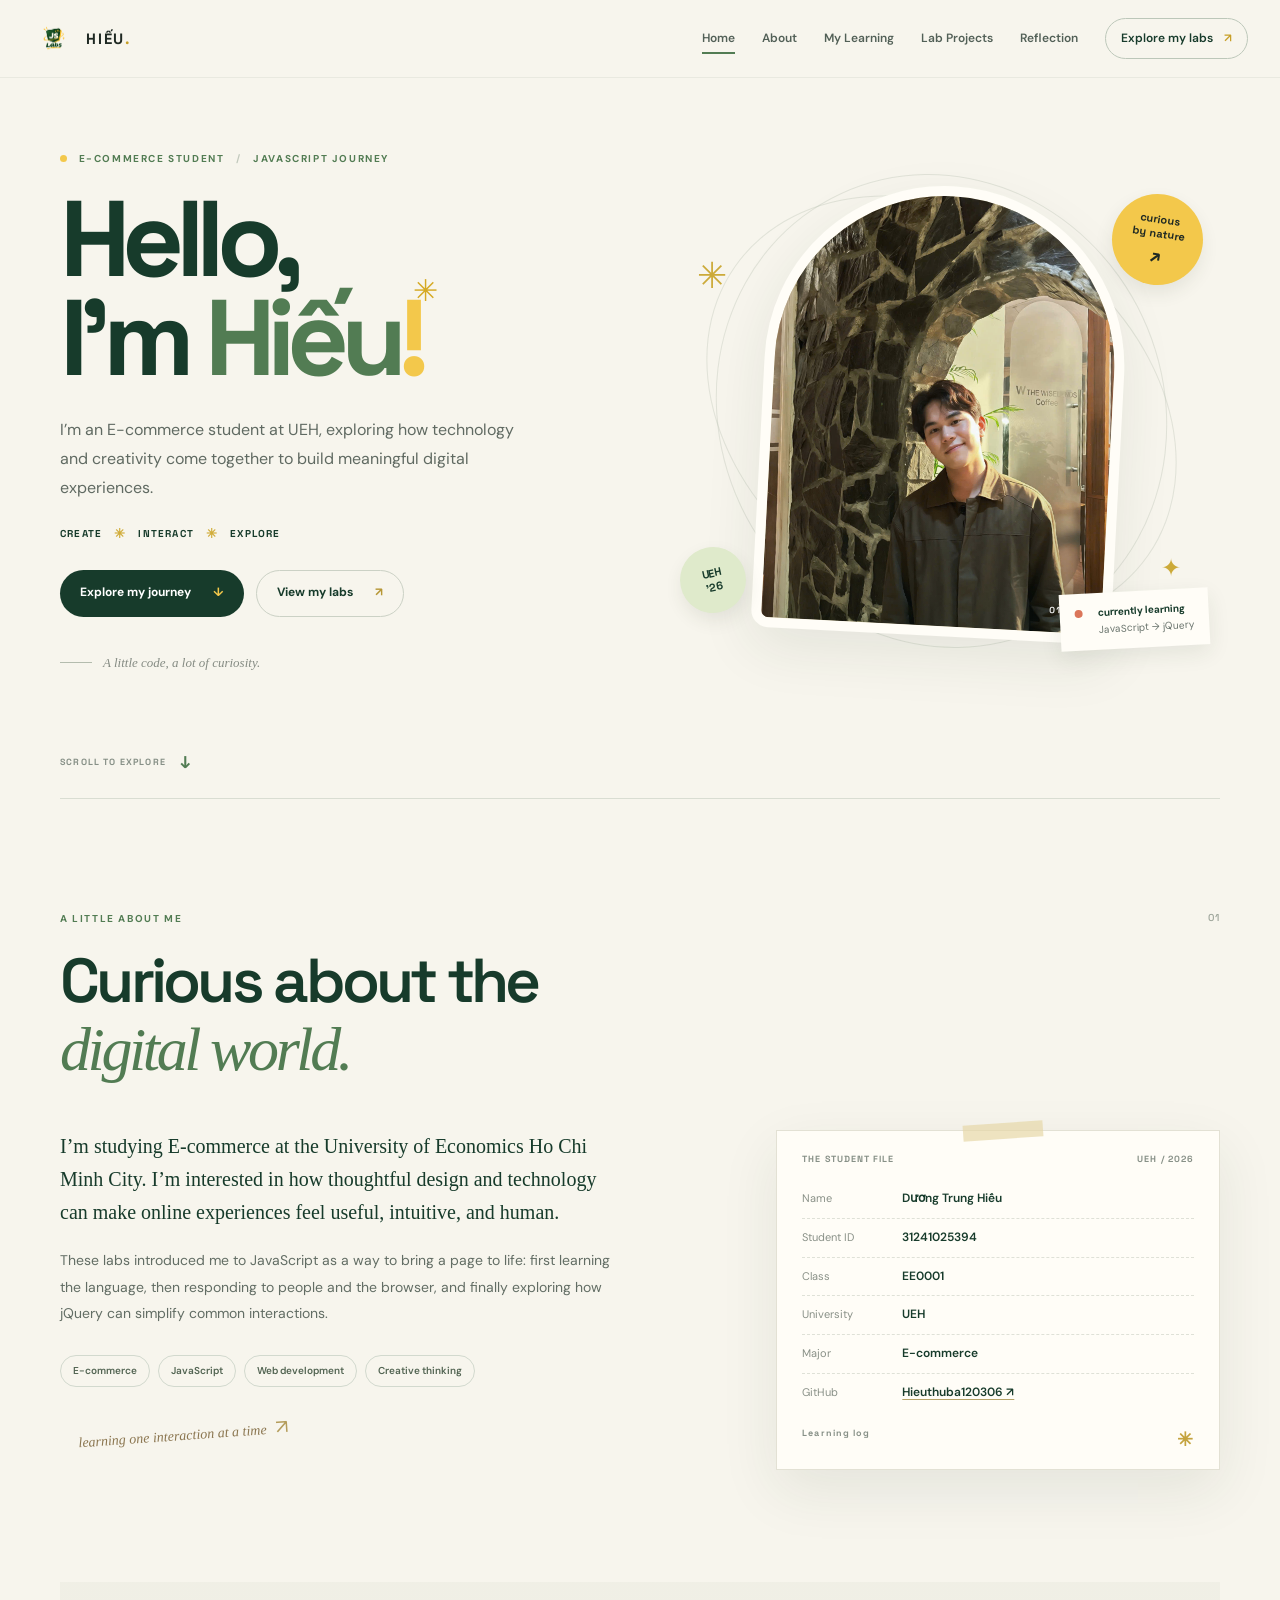
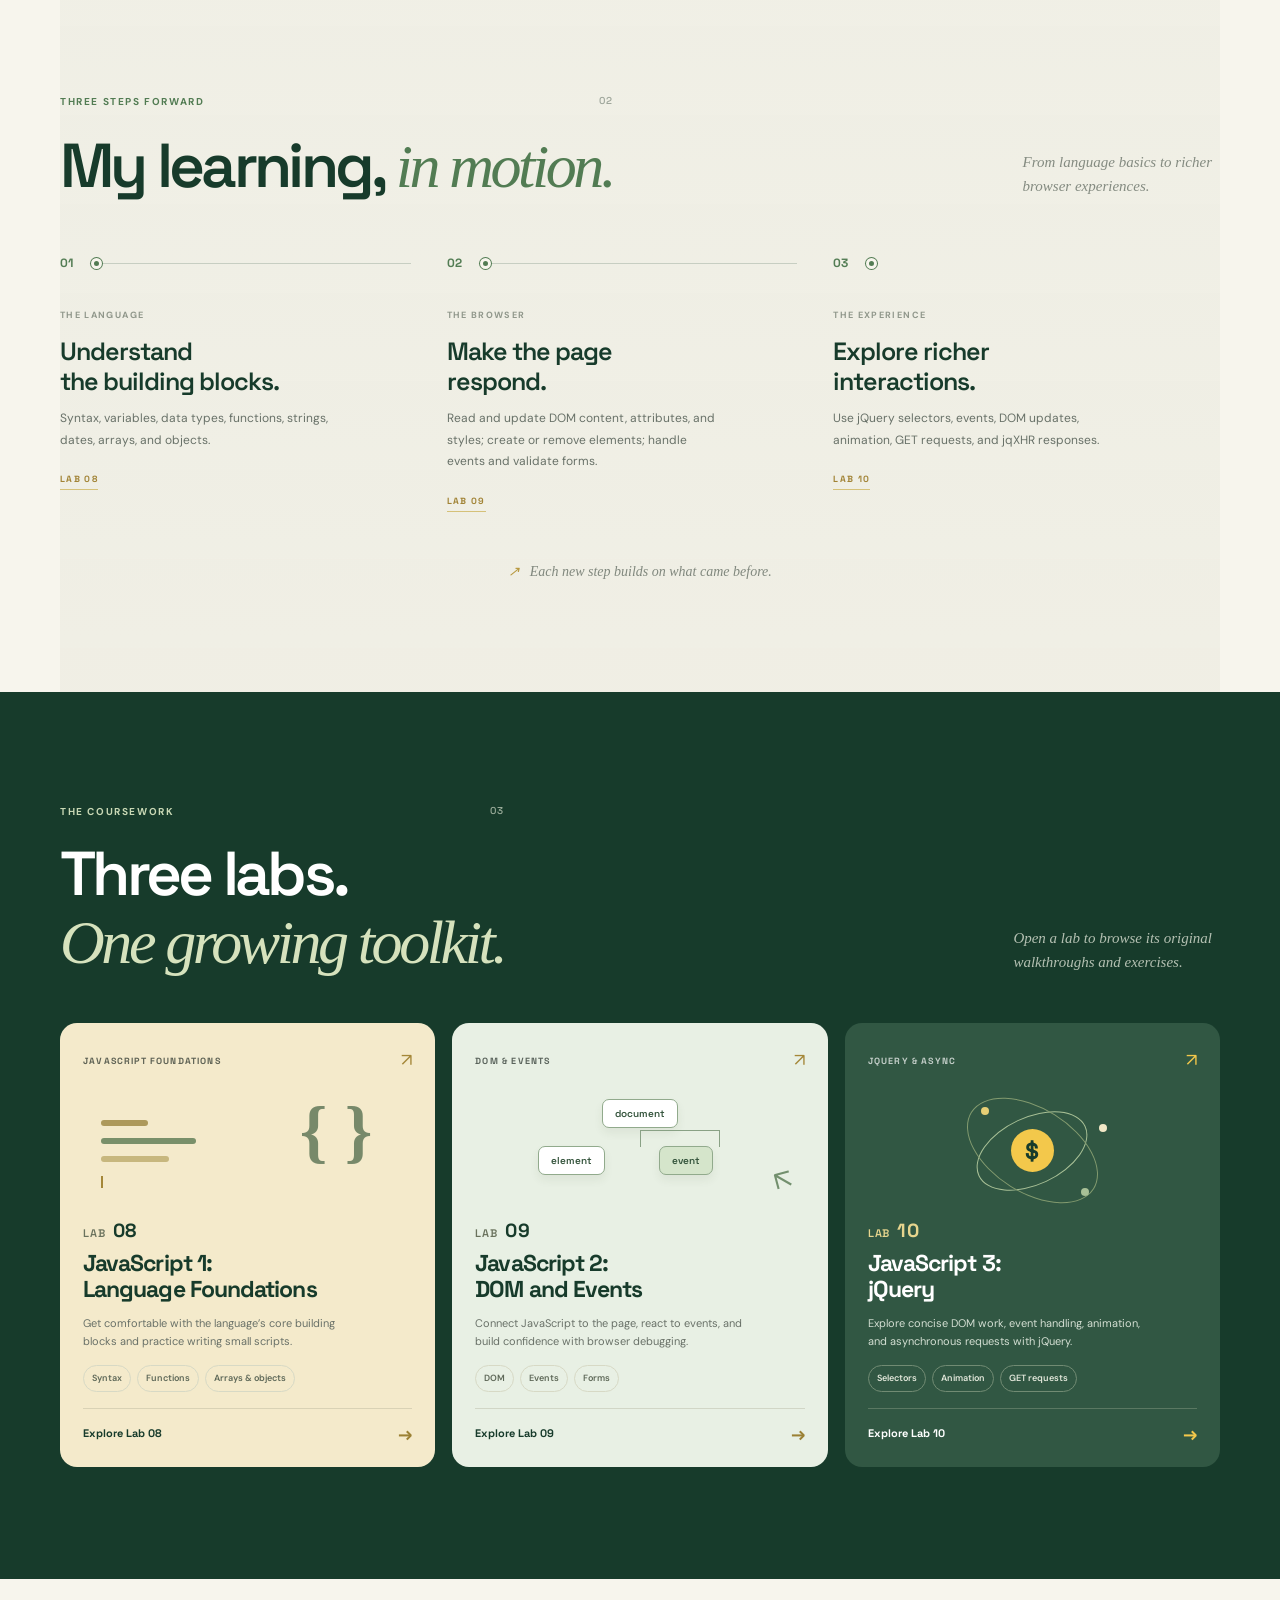
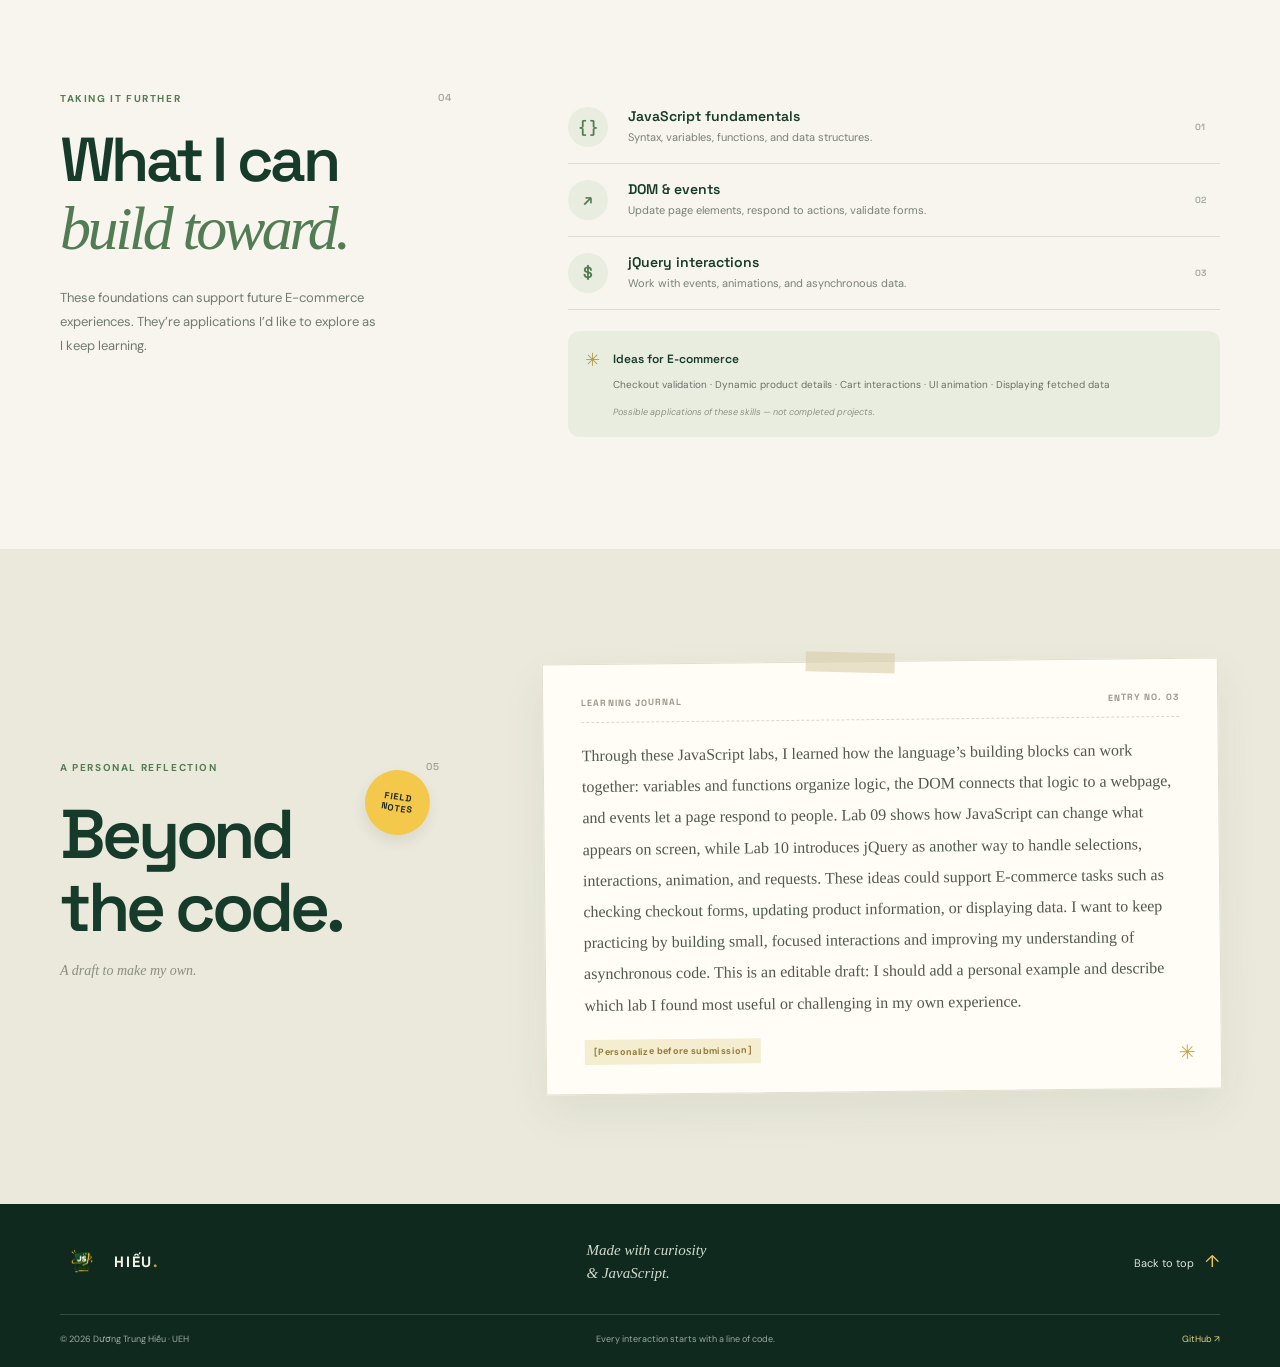
==== commit 3634240a: "Update image source in index.html" ====
--- a/index.html
+++ b/index.html
@@ -38,7 +38,7 @@
       </div>
       <div class="hero-art" data-reveal>
         <div class="hero-orbit orbit-one"></div><div class="hero-orbit orbit-two"></div>
-        <div class="photo-frame"><img src="images/a%CC%89nh.jpg" alt="Dương Trung Hiếu at The Wiselands Coffee" fetchpriority="high"><span class="photo-index">01 / 01</span></div>
+        <div class="photo-frame"><img src="images/ảnh.jpg" alt="Dương Trung Hiếu at The Wiselands Coffee" fetchpriority="high"><span class="photo-index">01 / 01</span></div>
         <div class="hero-motion-track">
           <span class="sticker sticker-top">curious<br>by nature <b>↗</b></span><span class="sticker sticker-side">UEH<br>’26</span><span class="hero-spark spark-one">✳</span><span class="hero-spark spark-two">✦</span>
           <div class="hero-note"><span class="note-pin"></span><strong>currently learning</strong><span>JavaScript → jQuery</span></div>
